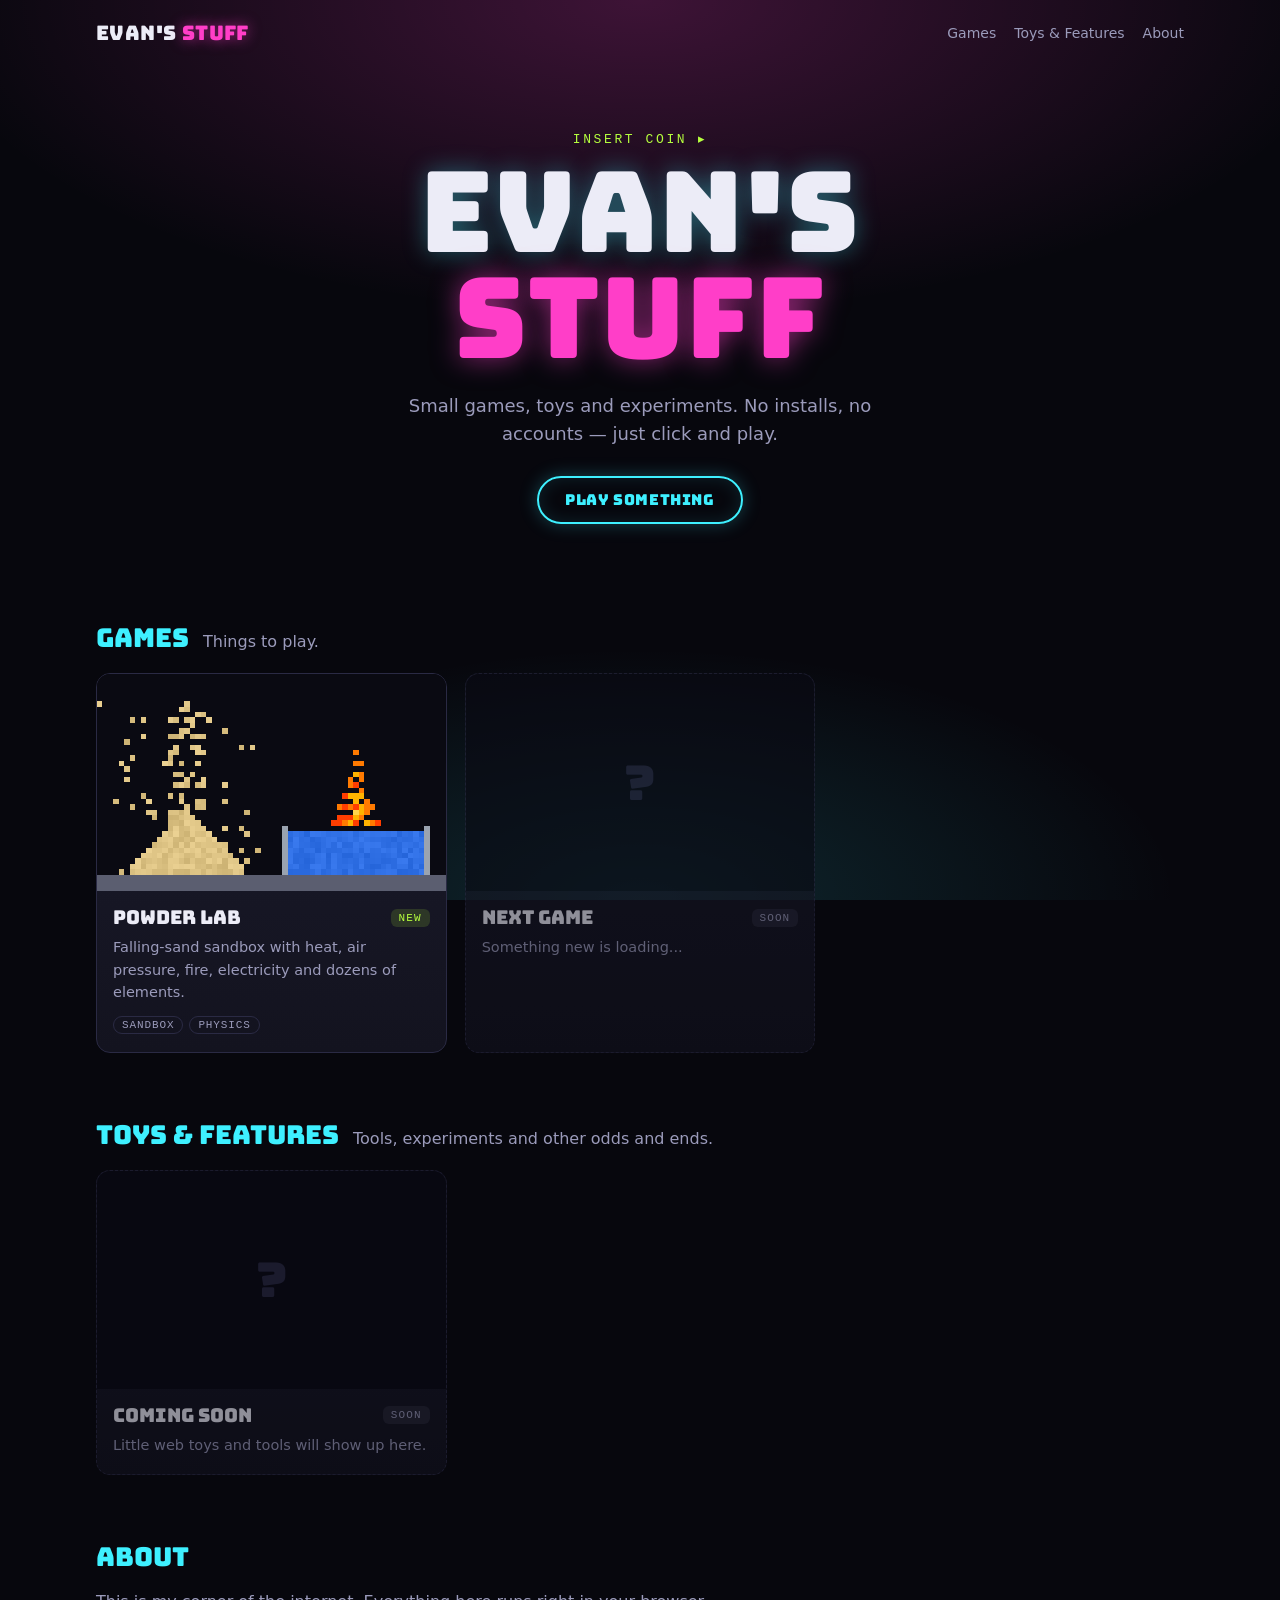
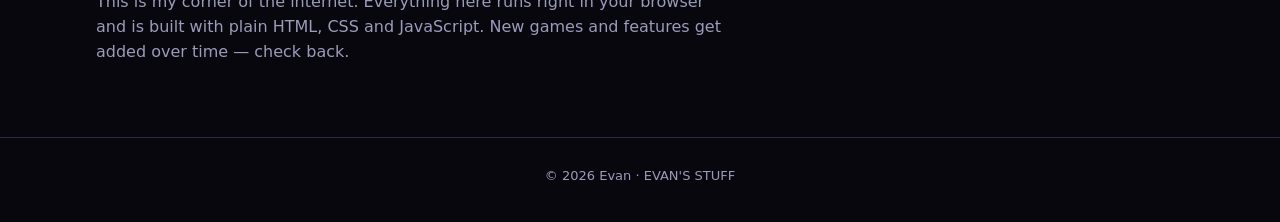
==== index.html @ ac83ba01 "EVAN'S STUFF: hub site + Powder Lab Static landing page with a catalog-driven game shelf, and Powder" ====
<!doctype html>
<html lang="en">
<head>
  <meta charset="utf-8">
  <meta name="viewport" content="width=device-width, initial-scale=1">
  <title>EVAN'S STUFF</title>
  <meta name="description" content="Small games, toys and experiments by Evan. Free to play in your browser.">
  <meta name="theme-color" content="#07070d">
  <meta property="og:title" content="EVAN'S STUFF">
  <meta property="og:description" content="Small games, toys and experiments. Free to play in your browser.">
  <meta property="og:type" content="website">
  <link rel="icon" href="assets/img/favicon.svg" type="image/svg+xml">
  <link rel="preconnect" href="https://fonts.googleapis.com">
  <link rel="preconnect" href="https://fonts.gstatic.com" crossorigin>
  <link rel="stylesheet" href="https://fonts.googleapis.com/css2?family=Bungee&display=swap">
  <link rel="stylesheet" href="assets/css/tokens.css">
  <link rel="stylesheet" href="assets/css/site.css">
  <script src="assets/js/catalog.js" defer></script>
  <script src="assets/js/site.js" defer></script>
</head>
<body>
  <div class="bg" aria-hidden="true"><div class="floor"></div></div>

  <header class="site-header">
    <a class="logo" href="./">EVAN'S <span>STUFF</span></a>
    <nav class="nav" id="nav"><a href="#about">About</a></nav>
  </header>

  <main>
    <section class="hero">
      <p class="eyebrow">Insert coin &#9656;</p>
      <h1>EVAN'S<br><span>STUFF</span></h1>
      <p class="tagline">Small games, toys and experiments. No installs, no accounts &mdash; just click and play.</p>
      <a class="btn" href="#games">Play something</a>
    </section>

    <div id="catalog">
      <noscript>
        <section class="shelf"><h2>Games</h2><p><a href="games/powder/">Powder Lab</a></p></section>
      </noscript>
    </div>

    <section class="about" id="about">
      <h2>About</h2>
      <p>This is my corner of the internet. Everything here runs right in your browser and is built with plain HTML, CSS and JavaScript. New games and features get added over time &mdash; check back.</p>
    </section>
  </main>

  <footer class="site-footer">&copy; <span id="year">2026</span> Evan &middot; EVAN'S STUFF</footer>
</body>
</html>
---- assets/css/tokens.css ----
/* Shared design tokens for the whole site (hub + every game). */
:root {
  color-scheme: dark;

  --bg: #07070d;
  --bg-2: #0c0c17;
  --surface: #13131f;
  --surface-2: #1b1b2c;
  --line: #2a2a44;
  --text: #ececf7;
  --muted: #9b9bbb;

  --neon-1: #3ef0ff; /* cyan */
  --neon-2: #ff3ec8; /* magenta */
  --neon-3: #b6ff3e; /* lime */
  --warn: #ffb13e;   /* amber */

  --radius: 14px;
  --font-display: "Bungee", "Segoe UI Black", Impact, system-ui, sans-serif;
  --font-body: system-ui, -apple-system, "Segoe UI", Roboto, sans-serif;
  --font-mono: ui-monospace, "Cascadia Mono", Consolas, monospace;
}

[hidden] { display: none !important; }
---- assets/css/site.css ----
*, *::before, *::after { box-sizing: border-box; }
html { scroll-behavior: smooth; }
body {
  margin: 0;
  min-height: 100vh;
  background: var(--bg);
  color: var(--text);
  font: 16px/1.55 var(--font-body);
  overflow-x: hidden;
}
a { color: inherit; }

/* ---- Animated synthwave floor (compositor-only: transform) ---- */
.bg { position: fixed; inset: 0; z-index: -1; overflow: hidden;
  background:
    radial-gradient(ellipse 80% 50% at 50% 0%, rgba(255, 62, 200, .22), transparent 70%),
    radial-gradient(ellipse 60% 40% at 50% 100%, rgba(62, 240, 255, .14), transparent 70%),
    var(--bg);
}
.floor { position: absolute; left: -50%; right: -50%; bottom: -30%; height: 75%;
  transform-origin: 50% 100%; transform: perspective(380px) rotateX(62deg);
  -webkit-mask-image: linear-gradient(to top, #000 10%, transparent 75%);
          mask-image: linear-gradient(to top, #000 10%, transparent 75%);
}
.floor::before { content: ""; position: absolute; left: 0; right: 0; top: -60px; bottom: 0;
  background-image:
    linear-gradient(rgba(62, 240, 255, .35) 1px, transparent 1px),
    linear-gradient(90deg, rgba(62, 240, 255, .35) 1px, transparent 1px);
  background-size: 60px 60px;
  animation: floor 2.4s linear infinite; will-change: transform;
}
@keyframes floor { to { transform: translateY(60px); } }
@media (prefers-reduced-motion: reduce) { .floor::before { animation: none; } html { scroll-behavior: auto; } }

/* ---- Header ---- */
.site-header { display: flex; align-items: center; justify-content: space-between; gap: 16px;
  max-width: 1120px; margin: 0 auto; padding: 18px 16px; }
.logo { font-family: var(--font-display); font-size: 20px; text-decoration: none; letter-spacing: .02em; }
.logo span { color: var(--neon-2); text-shadow: 0 0 14px rgba(255, 62, 200, .6); }
.nav { display: flex; gap: 18px; font-size: 14px; }
.nav a { text-decoration: none; color: var(--muted); }
.nav a:hover { color: var(--neon-1); }

main { max-width: 1120px; margin: 0 auto; padding: 0 16px; }

/* ---- Hero ---- */
.hero { padding: 64px 0 72px; text-align: center; }
.eyebrow { margin: 0 0 12px; color: var(--neon-3); font: 13px var(--font-mono); letter-spacing: .2em; text-transform: uppercase;
  animation: blink 1.2s steps(2, start) infinite; }
@keyframes blink { 50% { opacity: .35; } }
.hero h1 { margin: 0; font: 400 clamp(48px, 11vw, 112px)/.95 var(--font-display); letter-spacing: .01em;
  text-shadow: 0 0 24px rgba(62, 240, 255, .35); }
.hero h1 span { color: var(--neon-2); text-shadow: 0 0 28px rgba(255, 62, 200, .55); }
.tagline { max-width: 520px; margin: 20px auto 28px; color: var(--muted); font-size: 18px; }
.btn { display: inline-block; padding: 12px 26px; border: 2px solid var(--neon-1); border-radius: 999px;
  color: var(--neon-1); text-decoration: none; font: 15px var(--font-display); letter-spacing: .04em;
  box-shadow: 0 0 18px rgba(62, 240, 255, .25), inset 0 0 18px rgba(62, 240, 255, .12);
  transition: background .15s, color .15s; }
.btn:hover, .btn:focus-visible { background: var(--neon-1); color: var(--bg); outline: none; }

/* ---- Shelves & cards ---- */
.shelf { padding: 24px 0 40px; scroll-margin-top: 16px; }
.shelf-head { display: flex; align-items: baseline; gap: 14px; flex-wrap: wrap; margin-bottom: 18px; }
.shelf-head h2, .about h2 { margin: 0; font: 400 26px var(--font-display); color: var(--neon-1); }
.shelf-head p { margin: 0; color: var(--muted); }
.cards { display: grid; grid-template-columns: repeat(auto-fill, minmax(260px, 1fr)); gap: 18px; }

.card { --accent: var(--neon-1); position: relative; display: flex; flex-direction: column;
  background: linear-gradient(180deg, var(--surface-2), var(--surface)); border: 1px solid var(--line);
  border-radius: var(--radius); overflow: hidden; text-decoration: none;
  transition: transform .15s ease, border-color .15s, box-shadow .15s; }
a.card:hover, a.card:focus-visible { transform: translateY(-4px); border-color: var(--accent); outline: none;
  box-shadow: 0 0 0 1px var(--accent), 0 10px 40px -10px var(--accent); }
.thumb { aspect-ratio: 16 / 10; background: #0a0a14; display: grid; place-items: center; overflow: hidden; }
.thumb img { width: 100%; height: 100%; object-fit: cover; display: block; image-rendering: pixelated; }
.thumb-empty { font: 48px var(--font-display); color: var(--line); }
.card-body { padding: 14px 16px 18px; flex: 1; }
.card-top { display: flex; align-items: center; justify-content: space-between; gap: 8px; }
.card h3 { margin: 0; font: 400 19px var(--font-display); }
.card p { margin: 6px 0 0; color: var(--muted); font-size: 14.5px; }
.tags { display: flex; flex-wrap: wrap; gap: 6px; margin: 12px 0 0; padding: 0; list-style: none; }
.tags li { font: 11px var(--font-mono); text-transform: uppercase; letter-spacing: .08em; color: var(--muted);
  border: 1px solid var(--line); border-radius: 999px; padding: 2px 8px; }
.badge { font: 11px var(--font-mono); text-transform: uppercase; letter-spacing: .1em; padding: 3px 8px; border-radius: 6px;
  background: rgba(62, 240, 255, .12); color: var(--neon-1); }
.badge-new { background: rgba(182, 255, 62, .14); color: var(--neon-3); }
.badge-beta { background: rgba(255, 177, 62, .14); color: var(--warn); }
.badge-soon { background: rgba(155, 155, 187, .12); color: var(--muted); }
.play { position: absolute; top: 12px; right: 12px; padding: 4px 10px; border-radius: 999px; background: rgba(7, 7, 13, .8);
  color: var(--accent); font: 12px var(--font-display); opacity: 0; transform: translateY(-4px); transition: .15s; }
a.card:hover .play, a.card:focus-visible .play { opacity: 1; transform: none; }
.card.soon { opacity: .6; border-style: dashed; }

.about { padding: 24px 0 56px; max-width: 640px; }
.about p { color: var(--muted); }

.site-footer { text-align: center; padding: 28px 16px 36px; color: var(--muted); font-size: 13px; border-top: 1px solid var(--line); }

.logo, .nav a { white-space: nowrap; }

@media (max-width: 560px) {
  .hero { padding: 40px 0 48px; }
  .tagline { font-size: 16px; }
  .logo { font-size: 16px; }
  .nav { gap: 12px; font-size: 13px; }
}
@media (max-width: 420px) {
  .nav a[href="#about"] { display: none; }
}
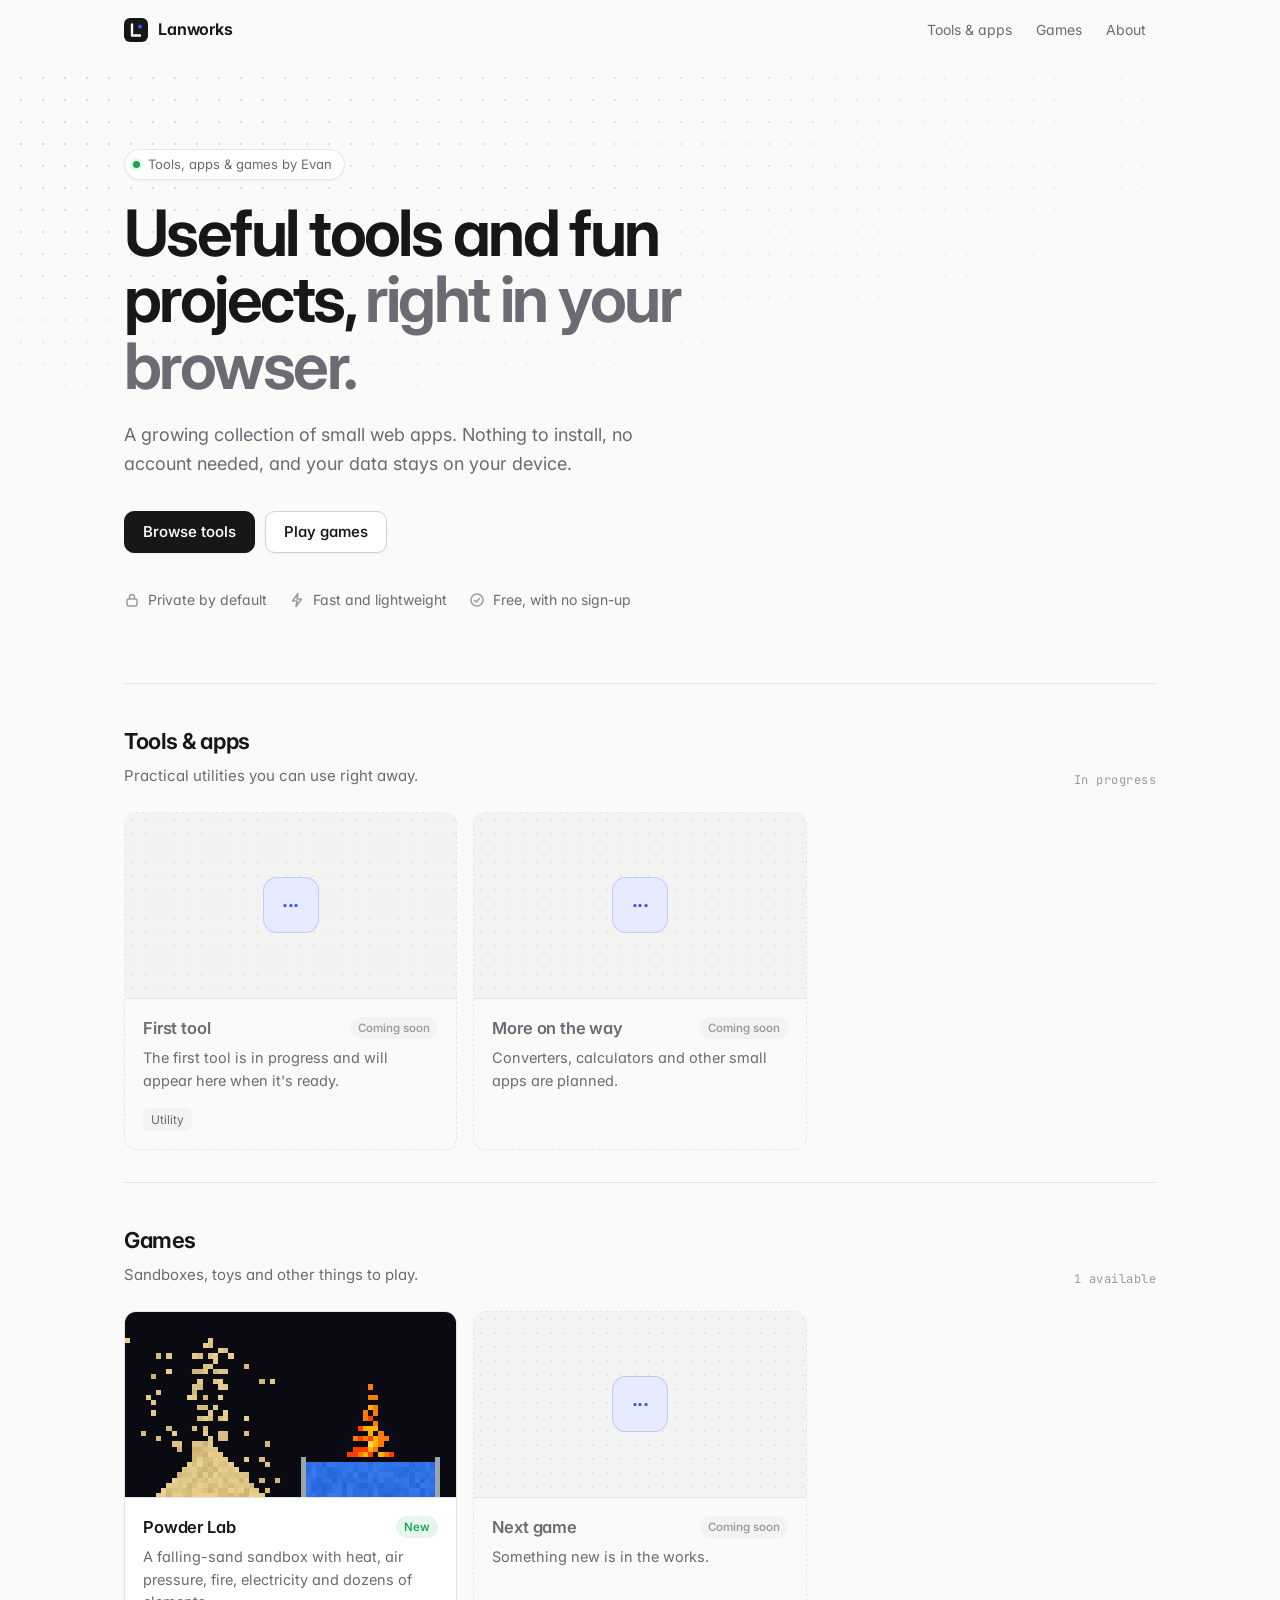
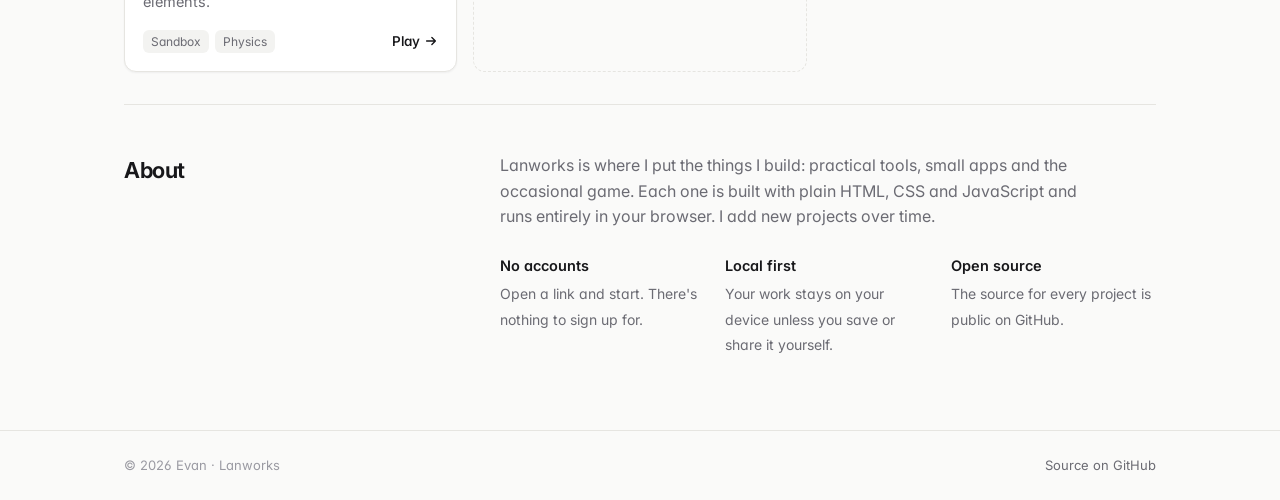
==== commit fdce5aea: "Redesign hub as Lanworks: light, minimal, tools-first - Light palette with automatic dark mode, Inte" ====
--- a/index.html
+++ b/index.html
@@ -3,35 +3,47 @@
 <head>
   <meta charset="utf-8">
   <meta name="viewport" content="width=device-width, initial-scale=1">
-  <title>EVAN'S STUFF</title>
-  <meta name="description" content="Small games, toys and experiments by Evan. Free to play in your browser.">
-  <meta name="theme-color" content="#07070d">
-  <meta property="og:title" content="EVAN'S STUFF">
-  <meta property="og:description" content="Small games, toys and experiments. Free to play in your browser.">
+  <title>Lanworks</title>
+  <meta name="description" content="Lanworks: free web tools, apps and games by Evan. They run in your browser, with no installs and no accounts.">
+  <meta name="theme-color" content="#fafaf9" media="(prefers-color-scheme: light)">
+  <meta name="theme-color" content="#0e0e10" media="(prefers-color-scheme: dark)">
+  <meta property="og:title" content="Lanworks">
+  <meta property="og:description" content="Free web tools, apps and games. No installs, no accounts.">
   <meta property="og:type" content="website">
   <link rel="icon" href="assets/img/favicon.svg" type="image/svg+xml">
   <link rel="preconnect" href="https://fonts.googleapis.com">
   <link rel="preconnect" href="https://fonts.gstatic.com" crossorigin>
-  <link rel="stylesheet" href="https://fonts.googleapis.com/css2?family=Bungee&display=swap">
+  <link rel="stylesheet" href="https://fonts.googleapis.com/css2?family=Inter:wght@400;500;600;700&family=JetBrains+Mono:wght@400;500&display=swap">
   <link rel="stylesheet" href="assets/css/tokens.css">
   <link rel="stylesheet" href="assets/css/site.css">
   <script src="assets/js/catalog.js" defer></script>
   <script src="assets/js/site.js" defer></script>
 </head>
 <body>
-  <div class="bg" aria-hidden="true"><div class="floor"></div></div>
-
-  <header class="site-header">
-    <a class="logo" href="./">EVAN'S <span>STUFF</span></a>
-    <nav class="nav" id="nav"><a href="#about">About</a></nav>
+  <header class="site-header" id="top">
+    <div class="wrap">
+      <a class="logo" href="./" aria-label="Lanworks home">
+        <svg viewBox="0 0 24 24" aria-hidden="true"><rect width="24" height="24" rx="6" fill="currentColor"/><path d="M8 6.5v11h8" fill="none" stroke="var(--bg)" stroke-width="2.4" stroke-linecap="round" stroke-linejoin="round"/><circle cx="16" cy="8.5" r="2" fill="var(--accent)"/></svg>
+        Lanworks
+      </a>
+      <nav class="nav" id="nav"><a href="#about">About</a></nav>
+    </div>
   </header>
 
-  <main>
+  <main class="wrap">
     <section class="hero">
-      <p class="eyebrow">Insert coin &#9656;</p>
-      <h1>EVAN'S<br><span>STUFF</span></h1>
-      <p class="tagline">Small games, toys and experiments. No installs, no accounts &mdash; just click and play.</p>
-      <a class="btn" href="#games">Play something</a>
+      <p class="eyebrow">Tools, apps &amp; games by Evan</p>
+      <h1>Useful tools and fun projects, <em>right in your browser.</em></h1>
+      <p class="tagline">A growing collection of small web apps. Nothing to install, no account needed, and your data stays on your device.</p>
+      <div class="actions" id="hero-actions">
+        <a class="btn btn-primary" href="#tools">Browse tools</a>
+        <a class="btn" href="#games">Play games</a>
+      </div>
+      <ul class="facts">
+        <li><svg viewBox="0 0 16 16" fill="none" stroke="currentColor" stroke-width="1.5" aria-hidden="true"><rect x="3" y="7" width="10" height="7" rx="1.5"/><path d="M5.5 7V5a2.5 2.5 0 0 1 5 0v2"/></svg>Private by default</li>
+        <li><svg viewBox="0 0 16 16" fill="none" stroke="currentColor" stroke-width="1.5" aria-hidden="true"><path d="M9 1.5 3.5 9H8l-1 5.5L12.5 7H8z" stroke-linejoin="round"/></svg>Fast and lightweight</li>
+        <li><svg viewBox="0 0 16 16" fill="none" stroke="currentColor" stroke-width="1.5" aria-hidden="true"><circle cx="8" cy="8" r="6"/><path d="M5.5 8.2 7.2 10l3.3-3.5" stroke-linecap="round" stroke-linejoin="round"/></svg>Free, with no sign-up</li>
+      </ul>
     </section>
 
     <div id="catalog">
@@ -42,10 +54,22 @@
 
     <section class="about" id="about">
       <h2>About</h2>
-      <p>This is my corner of the internet. Everything here runs right in your browser and is built with plain HTML, CSS and JavaScript. New games and features get added over time &mdash; check back.</p>
+      <div>
+        <p>Lanworks is where I put the things I build: practical tools, small apps and the occasional game. Each one is built with plain HTML, CSS and JavaScript and runs entirely in your browser. I add new projects over time.</p>
+        <ul class="principles">
+          <li><b>No accounts</b><span>Open a link and start. There's nothing to sign up for.</span></li>
+          <li><b>Local first</b><span>Your work stays on your device unless you save or share it yourself.</span></li>
+          <li><b>Open source</b><span>The source for every project is public on GitHub.</span></li>
+        </ul>
+      </div>
     </section>
   </main>
 
-  <footer class="site-footer">&copy; <span id="year">2026</span> Evan &middot; EVAN'S STUFF</footer>
+  <footer class="site-footer">
+    <div class="wrap">
+      <span>&copy; <span id="year">2026</span> Evan &middot; Lanworks</span>
+      <a href="https://github.com/EvanLAN1337/evan-test-stuff">Source on GitHub</a>
+    </div>
+  </footer>
 </body>
 </html>
--- a/assets/css/tokens.css
+++ b/assets/css/tokens.css
@@ -1,24 +1,57 @@
-/* Shared design tokens for the whole site (hub + every game). */
+/* Shared design tokens for the hub and any light-themed tool page.
+   Game pages use game.css instead (dark palette, same fonts). */
 :root {
-  color-scheme: dark;
+  color-scheme: light dark;
 
-  --bg: #07070d;
-  --bg-2: #0c0c17;
-  --surface: #13131f;
-  --surface-2: #1b1b2c;
-  --line: #2a2a44;
-  --text: #ececf7;
-  --muted: #9b9bbb;
+  --bg: #fafaf9;
+  --bg-2: #f3f3f1;
+  --surface: #ffffff;
+  --line: #e6e5e1;
+  --line-strong: #d4d3ce;
+  --text: #17171a;
+  --muted: #6b6b73;
+  --faint: #9a9aa2;
 
-  --neon-1: #3ef0ff; /* cyan */
-  --neon-2: #ff3ec8; /* magenta */
-  --neon-3: #b6ff3e; /* lime */
-  --warn: #ffb13e;   /* amber */
+  --accent: #3355ff;
+  --accent-ink: #ffffff;
+  --accent-soft: rgba(51, 85, 255, .09);
+  --ok: #16a34a;
+  --ok-soft: rgba(22, 163, 74, .1);
+  --warn: #c2700c;
+  --warn-soft: rgba(194, 112, 12, .1);
 
-  --radius: 14px;
-  --font-display: "Bungee", "Segoe UI Black", Impact, system-ui, sans-serif;
-  --font-body: system-ui, -apple-system, "Segoe UI", Roboto, sans-serif;
-  --font-mono: ui-monospace, "Cascadia Mono", Consolas, monospace;
+  --shadow-sm: 0 1px 2px rgba(20, 20, 30, .05);
+  --shadow-lg: 0 1px 2px rgba(20, 20, 30, .04), 0 12px 32px -12px rgba(20, 20, 30, .16);
+
+  --radius: 12px;
+  --radius-sm: 8px;
+  --font-body: "Inter", system-ui, -apple-system, "Segoe UI", Roboto, sans-serif;
+  --font-display: var(--font-body);
+  --font-mono: "JetBrains Mono", ui-monospace, "Cascadia Mono", Consolas, monospace;
+}
+
+@media (prefers-color-scheme: dark) {
+  :root {
+    --bg: #0e0e10;
+    --bg-2: #141417;
+    --surface: #17171b;
+    --line: #26262c;
+    --line-strong: #34343b;
+    --text: #ededf0;
+    --muted: #9d9da6;
+    --faint: #6c6c75;
+
+    --accent: #7b93ff;
+    --accent-ink: #0e0e10;
+    --accent-soft: rgba(123, 147, 255, .12);
+    --ok: #4ade80;
+    --ok-soft: rgba(74, 222, 128, .12);
+    --warn: #f0a548;
+    --warn-soft: rgba(240, 165, 72, .12);
+
+    --shadow-sm: 0 1px 2px rgba(0, 0, 0, .3);
+    --shadow-lg: 0 1px 2px rgba(0, 0, 0, .3), 0 16px 40px -16px rgba(0, 0, 0, .6);
+  }
 }
 
 [hidden] { display: none !important; }
--- a/assets/css/site.css
+++ b/assets/css/site.css
@@ -1,109 +1,127 @@
 *, *::before, *::after { box-sizing: border-box; }
-html { scroll-behavior: smooth; }
+html { scroll-behavior: smooth; scroll-padding-top: 72px; }
 body {
   margin: 0;
   min-height: 100vh;
   background: var(--bg);
   color: var(--text);
-  font: 16px/1.55 var(--font-body);
+  font: 16px/1.6 var(--font-body);
+  font-feature-settings: "cv11", "ss01";
+  -webkit-font-smoothing: antialiased;
   overflow-x: hidden;
 }
 a { color: inherit; }
+:focus-visible { outline: 2px solid var(--accent); outline-offset: 2px; }
+@media (prefers-reduced-motion: reduce) { html { scroll-behavior: auto; } }
 
-/* ---- Animated synthwave floor (compositor-only: transform) ---- */
-.bg { position: fixed; inset: 0; z-index: -1; overflow: hidden;
-  background:
-    radial-gradient(ellipse 80% 50% at 50% 0%, rgba(255, 62, 200, .22), transparent 70%),
-    radial-gradient(ellipse 60% 40% at 50% 100%, rgba(62, 240, 255, .14), transparent 70%),
-    var(--bg);
-}
-.floor { position: absolute; left: -50%; right: -50%; bottom: -30%; height: 75%;
-  transform-origin: 50% 100%; transform: perspective(380px) rotateX(62deg);
-  -webkit-mask-image: linear-gradient(to top, #000 10%, transparent 75%);
-          mask-image: linear-gradient(to top, #000 10%, transparent 75%);
-}
-.floor::before { content: ""; position: absolute; left: 0; right: 0; top: -60px; bottom: 0;
-  background-image:
-    linear-gradient(rgba(62, 240, 255, .35) 1px, transparent 1px),
-    linear-gradient(90deg, rgba(62, 240, 255, .35) 1px, transparent 1px);
-  background-size: 60px 60px;
-  animation: floor 2.4s linear infinite; will-change: transform;
-}
-@keyframes floor { to { transform: translateY(60px); } }
-@media (prefers-reduced-motion: reduce) { .floor::before { animation: none; } html { scroll-behavior: auto; } }
+.wrap { max-width: 1080px; margin: 0 auto; padding: 0 24px; }
 
 /* ---- Header ---- */
-.site-header { display: flex; align-items: center; justify-content: space-between; gap: 16px;
-  max-width: 1120px; margin: 0 auto; padding: 18px 16px; }
-.logo { font-family: var(--font-display); font-size: 20px; text-decoration: none; letter-spacing: .02em; }
-.logo span { color: var(--neon-2); text-shadow: 0 0 14px rgba(255, 62, 200, .6); }
-.nav { display: flex; gap: 18px; font-size: 14px; }
-.nav a { text-decoration: none; color: var(--muted); }
-.nav a:hover { color: var(--neon-1); }
-
-main { max-width: 1120px; margin: 0 auto; padding: 0 16px; }
+.site-header { position: sticky; top: 0; z-index: 10;
+  background: color-mix(in srgb, var(--bg) 82%, transparent);
+  -webkit-backdrop-filter: saturate(1.4) blur(12px); backdrop-filter: saturate(1.4) blur(12px);
+  border-bottom: 1px solid transparent; transition: border-color .2s; }
+.site-header.scrolled { border-bottom-color: var(--line); }
+.site-header .wrap { display: flex; align-items: center; justify-content: space-between; gap: 16px; height: 60px; }
+.logo { display: inline-flex; align-items: center; gap: 10px; font-weight: 650; font-size: 16px; letter-spacing: -.01em; text-decoration: none; }
+.logo svg { width: 24px; height: 24px; flex: none; }
+.nav { display: flex; gap: 4px; font-size: 14px; }
+.nav a { padding: 6px 10px; border-radius: var(--radius-sm); text-decoration: none; color: var(--muted); transition: color .15s, background .15s; }
+.nav a:hover { color: var(--text); background: var(--bg-2); }
 
 /* ---- Hero ---- */
-.hero { padding: 64px 0 72px; text-align: center; }
-.eyebrow { margin: 0 0 12px; color: var(--neon-3); font: 13px var(--font-mono); letter-spacing: .2em; text-transform: uppercase;
-  animation: blink 1.2s steps(2, start) infinite; }
-@keyframes blink { 50% { opacity: .35; } }
-.hero h1 { margin: 0; font: 400 clamp(48px, 11vw, 112px)/.95 var(--font-display); letter-spacing: .01em;
-  text-shadow: 0 0 24px rgba(62, 240, 255, .35); }
-.hero h1 span { color: var(--neon-2); text-shadow: 0 0 28px rgba(255, 62, 200, .55); }
-.tagline { max-width: 520px; margin: 20px auto 28px; color: var(--muted); font-size: 18px; }
-.btn { display: inline-block; padding: 12px 26px; border: 2px solid var(--neon-1); border-radius: 999px;
-  color: var(--neon-1); text-decoration: none; font: 15px var(--font-display); letter-spacing: .04em;
-  box-shadow: 0 0 18px rgba(62, 240, 255, .25), inset 0 0 18px rgba(62, 240, 255, .12);
-  transition: background .15s, color .15s; }
-.btn:hover, .btn:focus-visible { background: var(--neon-1); color: var(--bg); outline: none; }
+.hero { position: relative; padding: 88px 0 72px; }
+.hero::before { content: ""; position: absolute; inset: -60px -100vw 0; z-index: -1; pointer-events: none;
+  background-image: radial-gradient(var(--line-strong) 1px, transparent 1px); background-size: 22px 22px;
+  -webkit-mask-image: radial-gradient(ellipse 60% 70% at 30% 20%, #000, transparent 75%);
+          mask-image: radial-gradient(ellipse 60% 70% at 30% 20%, #000, transparent 75%); }
+.eyebrow { display: inline-flex; align-items: center; gap: 8px; margin: 0 0 20px; padding: 4px 12px 4px 8px;
+  border: 1px solid var(--line); border-radius: 999px; background: var(--surface); box-shadow: var(--shadow-sm);
+  color: var(--muted); font-size: 13px; }
+.eyebrow::before { content: ""; width: 7px; height: 7px; border-radius: 50%; background: var(--ok);
+  box-shadow: 0 0 0 3px var(--ok-soft); }
+.hero h1 { max-width: 760px; margin: 0; font-size: clamp(38px, 6.4vw, 64px); line-height: 1.04; font-weight: 650; letter-spacing: -.04em; }
+.hero h1 em { font-style: normal; color: var(--muted); }
+.tagline { max-width: 560px; margin: 22px 0 32px; color: var(--muted); font-size: 18px; }
+.actions { display: flex; flex-wrap: wrap; gap: 10px; }
+.btn { display: inline-flex; align-items: center; gap: 8px; height: 42px; padding: 0 18px; border-radius: 10px;
+  border: 1px solid var(--line-strong); background: var(--surface); box-shadow: var(--shadow-sm);
+  font-size: 15px; font-weight: 550; text-decoration: none; transition: background .15s, border-color .15s, transform .15s; }
+.btn:hover { border-color: var(--faint); }
+.btn:active { transform: translateY(1px); }
+.btn-primary { background: var(--text); border-color: var(--text); color: var(--bg); }
+.btn-primary:hover { background: color-mix(in srgb, var(--text) 86%, var(--bg)); border-color: transparent; }
+.facts { display: flex; flex-wrap: wrap; gap: 8px 22px; margin: 36px 0 0; padding: 0; list-style: none; color: var(--muted); font-size: 14px; }
+.facts li { display: inline-flex; align-items: center; gap: 8px; }
+.facts svg { width: 16px; height: 16px; color: var(--faint); }
 
 /* ---- Shelves & cards ---- */
-.shelf { padding: 24px 0 40px; scroll-margin-top: 16px; }
-.shelf-head { display: flex; align-items: baseline; gap: 14px; flex-wrap: wrap; margin-bottom: 18px; }
-.shelf-head h2, .about h2 { margin: 0; font: 400 26px var(--font-display); color: var(--neon-1); }
-.shelf-head p { margin: 0; color: var(--muted); }
-.cards { display: grid; grid-template-columns: repeat(auto-fill, minmax(260px, 1fr)); gap: 18px; }
+.shelf { padding: 40px 0 32px; border-top: 1px solid var(--line); }
+.shelf-head { display: flex; align-items: end; justify-content: space-between; gap: 8px 24px; flex-wrap: wrap; margin-bottom: 24px; }
+.shelf-head h2, .about h2 { margin: 0; font-size: 22px; font-weight: 650; letter-spacing: -.02em; }
+.shelf-head p { margin: 4px 0 0; color: var(--muted); font-size: 15px; }
+.count { color: var(--faint); font: 12px var(--font-mono); letter-spacing: .04em; }
+.cards { display: grid; grid-template-columns: repeat(auto-fill, minmax(290px, 1fr)); gap: 16px; }
 
-.card { --accent: var(--neon-1); position: relative; display: flex; flex-direction: column;
-  background: linear-gradient(180deg, var(--surface-2), var(--surface)); border: 1px solid var(--line);
-  border-radius: var(--radius); overflow: hidden; text-decoration: none;
-  transition: transform .15s ease, border-color .15s, box-shadow .15s; }
-a.card:hover, a.card:focus-visible { transform: translateY(-4px); border-color: var(--accent); outline: none;
-  box-shadow: 0 0 0 1px var(--accent), 0 10px 40px -10px var(--accent); }
-.thumb { aspect-ratio: 16 / 10; background: #0a0a14; display: grid; place-items: center; overflow: hidden; }
-.thumb img { width: 100%; height: 100%; object-fit: cover; display: block; image-rendering: pixelated; }
-.thumb-empty { font: 48px var(--font-display); color: var(--line); }
-.card-body { padding: 14px 16px 18px; flex: 1; }
+.card { --accent-card: var(--accent); position: relative; display: flex; flex-direction: column;
+  background: var(--surface); border: 1px solid var(--line); border-radius: var(--radius);
+  box-shadow: var(--shadow-sm); overflow: hidden; text-decoration: none;
+  transition: transform .2s ease, border-color .2s, box-shadow .2s; }
+a.card:hover, a.card:focus-visible { transform: translateY(-2px); border-color: var(--line-strong); box-shadow: var(--shadow-lg); outline: none; }
+a.card:focus-visible { box-shadow: 0 0 0 2px var(--accent), var(--shadow-lg); }
+.thumb { aspect-ratio: 16 / 9; background: var(--bg-2); border-bottom: 1px solid var(--line);
+  display: grid; place-items: center; overflow: hidden; }
+.thumb img { width: 100%; height: 100%; object-fit: cover; display: block; image-rendering: pixelated; transition: transform .4s ease; }
+a.card:hover .thumb img { transform: scale(1.03); }
+.mono { display: grid; place-items: center; width: 56px; height: 56px; border-radius: 14px;
+  background: color-mix(in srgb, var(--accent-card) 12%, var(--surface)); color: var(--accent-card);
+  border: 1px solid color-mix(in srgb, var(--accent-card) 22%, transparent);
+  font-size: 20px; font-weight: 650; letter-spacing: -.02em; }
+.card.soon .thumb { background-image: radial-gradient(var(--line) 1px, transparent 1px); background-size: 14px 14px; }
+.card-body { padding: 16px 18px 18px; flex: 1; display: flex; flex-direction: column; }
 .card-top { display: flex; align-items: center; justify-content: space-between; gap: 8px; }
-.card h3 { margin: 0; font: 400 19px var(--font-display); }
-.card p { margin: 6px 0 0; color: var(--muted); font-size: 14.5px; }
-.tags { display: flex; flex-wrap: wrap; gap: 6px; margin: 12px 0 0; padding: 0; list-style: none; }
-.tags li { font: 11px var(--font-mono); text-transform: uppercase; letter-spacing: .08em; color: var(--muted);
-  border: 1px solid var(--line); border-radius: 999px; padding: 2px 8px; }
-.badge { font: 11px var(--font-mono); text-transform: uppercase; letter-spacing: .1em; padding: 3px 8px; border-radius: 6px;
-  background: rgba(62, 240, 255, .12); color: var(--neon-1); }
-.badge-new { background: rgba(182, 255, 62, .14); color: var(--neon-3); }
-.badge-beta { background: rgba(255, 177, 62, .14); color: var(--warn); }
-.badge-soon { background: rgba(155, 155, 187, .12); color: var(--muted); }
-.play { position: absolute; top: 12px; right: 12px; padding: 4px 10px; border-radius: 999px; background: rgba(7, 7, 13, .8);
-  color: var(--accent); font: 12px var(--font-display); opacity: 0; transform: translateY(-4px); transition: .15s; }
-a.card:hover .play, a.card:focus-visible .play { opacity: 1; transform: none; }
-.card.soon { opacity: .6; border-style: dashed; }
+.card h3 { margin: 0; font-size: 16.5px; font-weight: 600; letter-spacing: -.01em; }
+.card p { margin: 6px 0 0; color: var(--muted); font-size: 14.5px; line-height: 1.55; }
+.card-foot { display: flex; align-items: center; justify-content: space-between; gap: 8px; margin-top: auto; padding-top: 16px; }
+.tags { display: flex; flex-wrap: wrap; gap: 6px; margin: 0; padding: 0; list-style: none; }
+.tags li { font-size: 12px; color: var(--muted); background: var(--bg-2); border-radius: 6px; padding: 2px 8px; }
+.go { flex: none; display: inline-flex; align-items: center; gap: 4px; font-size: 13.5px; font-weight: 550; color: var(--text); }
+.go svg { width: 14px; height: 14px; transition: transform .2s; }
+a.card:hover .go svg { transform: translateX(3px); }
+.badge { flex: none; font-size: 11.5px; font-weight: 550; padding: 2px 8px; border-radius: 999px;
+  background: var(--accent-soft); color: var(--accent); }
+.badge-new { background: var(--ok-soft); color: var(--ok); }
+.badge-beta { background: var(--warn-soft); color: var(--warn); }
+.badge-soon { background: var(--bg-2); color: var(--faint); }
+.card.soon { box-shadow: none; border-style: dashed; background: transparent; }
+.card.soon h3 { color: var(--muted); }
 
-.about { padding: 24px 0 56px; max-width: 640px; }
-.about p { color: var(--muted); }
+/* ---- About ---- */
+.about { display: grid; grid-template-columns: 1fr 2fr; gap: 24px 48px; padding: 48px 0 72px; border-top: 1px solid var(--line); }
+.about p { margin: 0 0 24px; color: var(--muted); max-width: 600px; }
+.principles { display: grid; grid-template-columns: repeat(3, 1fr); gap: 20px; margin: 0; padding: 0; list-style: none; }
+.principles b { display: block; margin-bottom: 4px; font-size: 14.5px; font-weight: 600; }
+.principles span { color: var(--muted); font-size: 14px; line-height: 1.5; }
 
-.site-footer { text-align: center; padding: 28px 16px 36px; color: var(--muted); font-size: 13px; border-top: 1px solid var(--line); }
+.site-footer { border-top: 1px solid var(--line); color: var(--faint); font-size: 13px; }
+.site-footer .wrap { display: flex; justify-content: space-between; gap: 12px; flex-wrap: wrap; padding: 24px; }
+.site-footer a { color: var(--muted); text-decoration: none; }
+.site-footer a:hover { color: var(--text); }
 
 .logo, .nav a { white-space: nowrap; }
 
+@media (max-width: 760px) {
+  .about { grid-template-columns: 1fr; }
+  .principles { grid-template-columns: 1fr; gap: 14px; }
+}
 @media (max-width: 560px) {
-  .hero { padding: 40px 0 48px; }
-  .tagline { font-size: 16px; }
-  .logo { font-size: 16px; }
-  .nav { gap: 12px; font-size: 13px; }
+  .wrap { padding: 0 16px; }
+  .site-footer .wrap { padding: 20px 16px; }
+  .hero { padding: 56px 0 48px; }
+  .tagline { font-size: 16.5px; }
+  .cards { grid-template-columns: 1fr; }
+  .nav a { padding: 6px 8px; font-size: 13.5px; }
 }
-@media (max-width: 420px) {
+@media (max-width: 380px) {
   .nav a[href="#about"] { display: none; }
 }
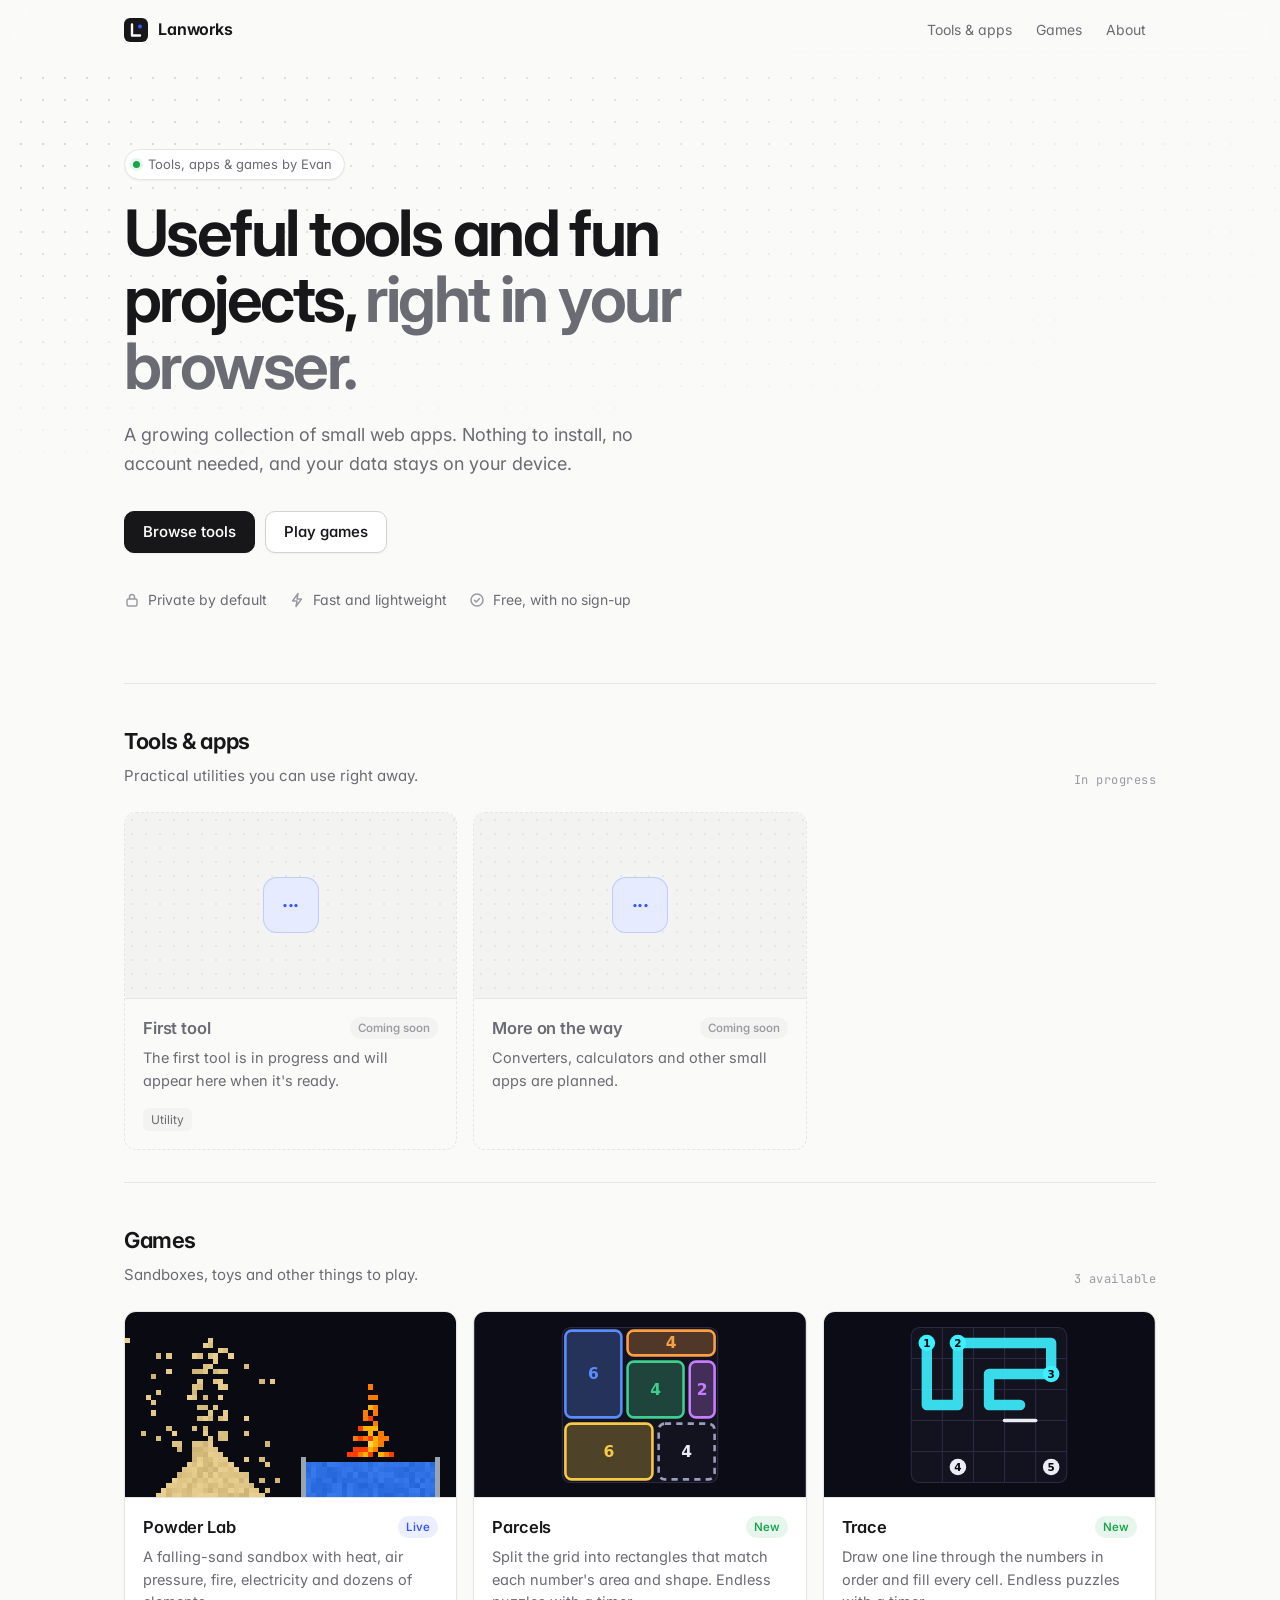
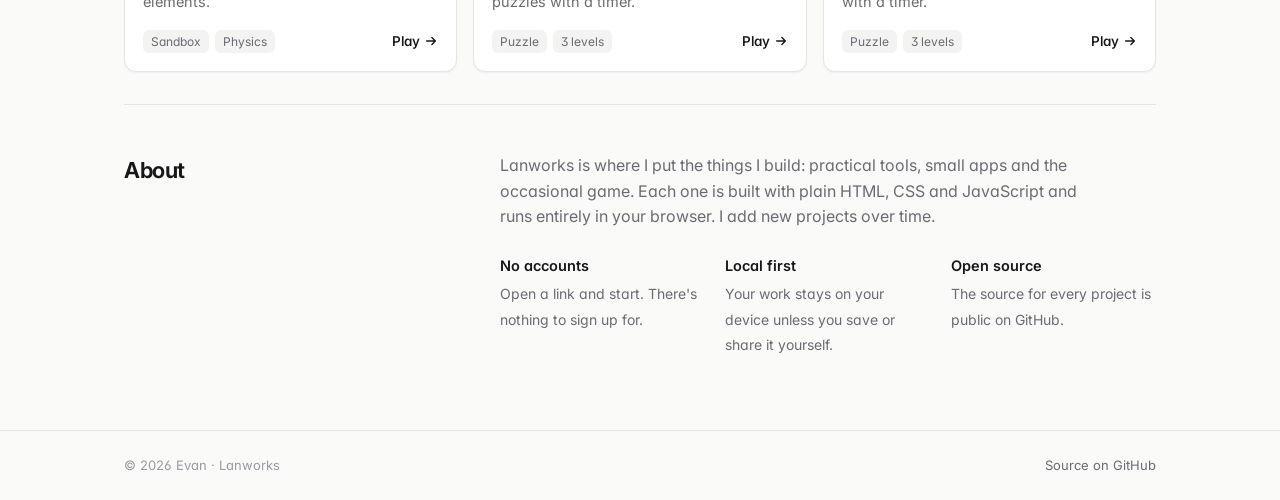
==== commit e9754645: "Add Parcels and Trace: endless grid puzzles with timers Parcels splits the grid into rectangles matc" ====
--- a/index.html
+++ b/index.html
@@ -14,16 +14,16 @@
   <link rel="preconnect" href="https://fonts.googleapis.com">
   <link rel="preconnect" href="https://fonts.gstatic.com" crossorigin>
   <link rel="stylesheet" href="https://fonts.googleapis.com/css2?family=Inter:wght@400;500;600;700&family=JetBrains+Mono:wght@400;500&display=swap">
-  <link rel="stylesheet" href="assets/css/tokens.css">
-  <link rel="stylesheet" href="assets/css/site.css">
-  <script src="assets/js/catalog.js" defer></script>
-  <script src="assets/js/site.js" defer></script>
+  <link rel="stylesheet" href="assets/css/tokens.css?v=2">
+  <link rel="stylesheet" href="assets/css/site.css?v=2">
+  <script src="assets/js/catalog.js?v=3" defer></script>
+  <script src="assets/js/site.js?v=2" defer></script>
 </head>
 <body>
   <header class="site-header" id="top">
     <div class="wrap">
       <a class="logo" href="./" aria-label="Lanworks home">
-        <svg viewBox="0 0 24 24" aria-hidden="true"><rect width="24" height="24" rx="6" fill="currentColor"/><path d="M8 6.5v11h8" fill="none" stroke="var(--bg)" stroke-width="2.4" stroke-linecap="round" stroke-linejoin="round"/><circle cx="16" cy="8.5" r="2" fill="var(--accent)"/></svg>
+        <svg width="24" height="24" viewBox="0 0 24 24" aria-hidden="true"><rect width="24" height="24" rx="6" fill="currentColor"/><path d="M8 6.5v11h8" fill="none" stroke="var(--bg)" stroke-width="2.4" stroke-linecap="round" stroke-linejoin="round"/><circle cx="16" cy="8.5" r="2" fill="var(--accent)"/></svg>
         Lanworks
       </a>
       <nav class="nav" id="nav"><a href="#about">About</a></nav>
@@ -40,9 +40,9 @@
         <a class="btn" href="#games">Play games</a>
       </div>
       <ul class="facts">
-        <li><svg viewBox="0 0 16 16" fill="none" stroke="currentColor" stroke-width="1.5" aria-hidden="true"><rect x="3" y="7" width="10" height="7" rx="1.5"/><path d="M5.5 7V5a2.5 2.5 0 0 1 5 0v2"/></svg>Private by default</li>
-        <li><svg viewBox="0 0 16 16" fill="none" stroke="currentColor" stroke-width="1.5" aria-hidden="true"><path d="M9 1.5 3.5 9H8l-1 5.5L12.5 7H8z" stroke-linejoin="round"/></svg>Fast and lightweight</li>
-        <li><svg viewBox="0 0 16 16" fill="none" stroke="currentColor" stroke-width="1.5" aria-hidden="true"><circle cx="8" cy="8" r="6"/><path d="M5.5 8.2 7.2 10l3.3-3.5" stroke-linecap="round" stroke-linejoin="round"/></svg>Free, with no sign-up</li>
+        <li><svg width="16" height="16" viewBox="0 0 16 16" fill="none" stroke="currentColor" stroke-width="1.5" aria-hidden="true"><rect x="3" y="7" width="10" height="7" rx="1.5"/><path d="M5.5 7V5a2.5 2.5 0 0 1 5 0v2"/></svg>Private by default</li>
+        <li><svg width="16" height="16" viewBox="0 0 16 16" fill="none" stroke="currentColor" stroke-width="1.5" aria-hidden="true"><path d="M9 1.5 3.5 9H8l-1 5.5L12.5 7H8z" stroke-linejoin="round"/></svg>Fast and lightweight</li>
+        <li><svg width="16" height="16" viewBox="0 0 16 16" fill="none" stroke="currentColor" stroke-width="1.5" aria-hidden="true"><circle cx="8" cy="8" r="6"/><path d="M5.5 8.2 7.2 10l3.3-3.5" stroke-linecap="round" stroke-linejoin="round"/></svg>Free, with no sign-up</li>
       </ul>
     </section>
 
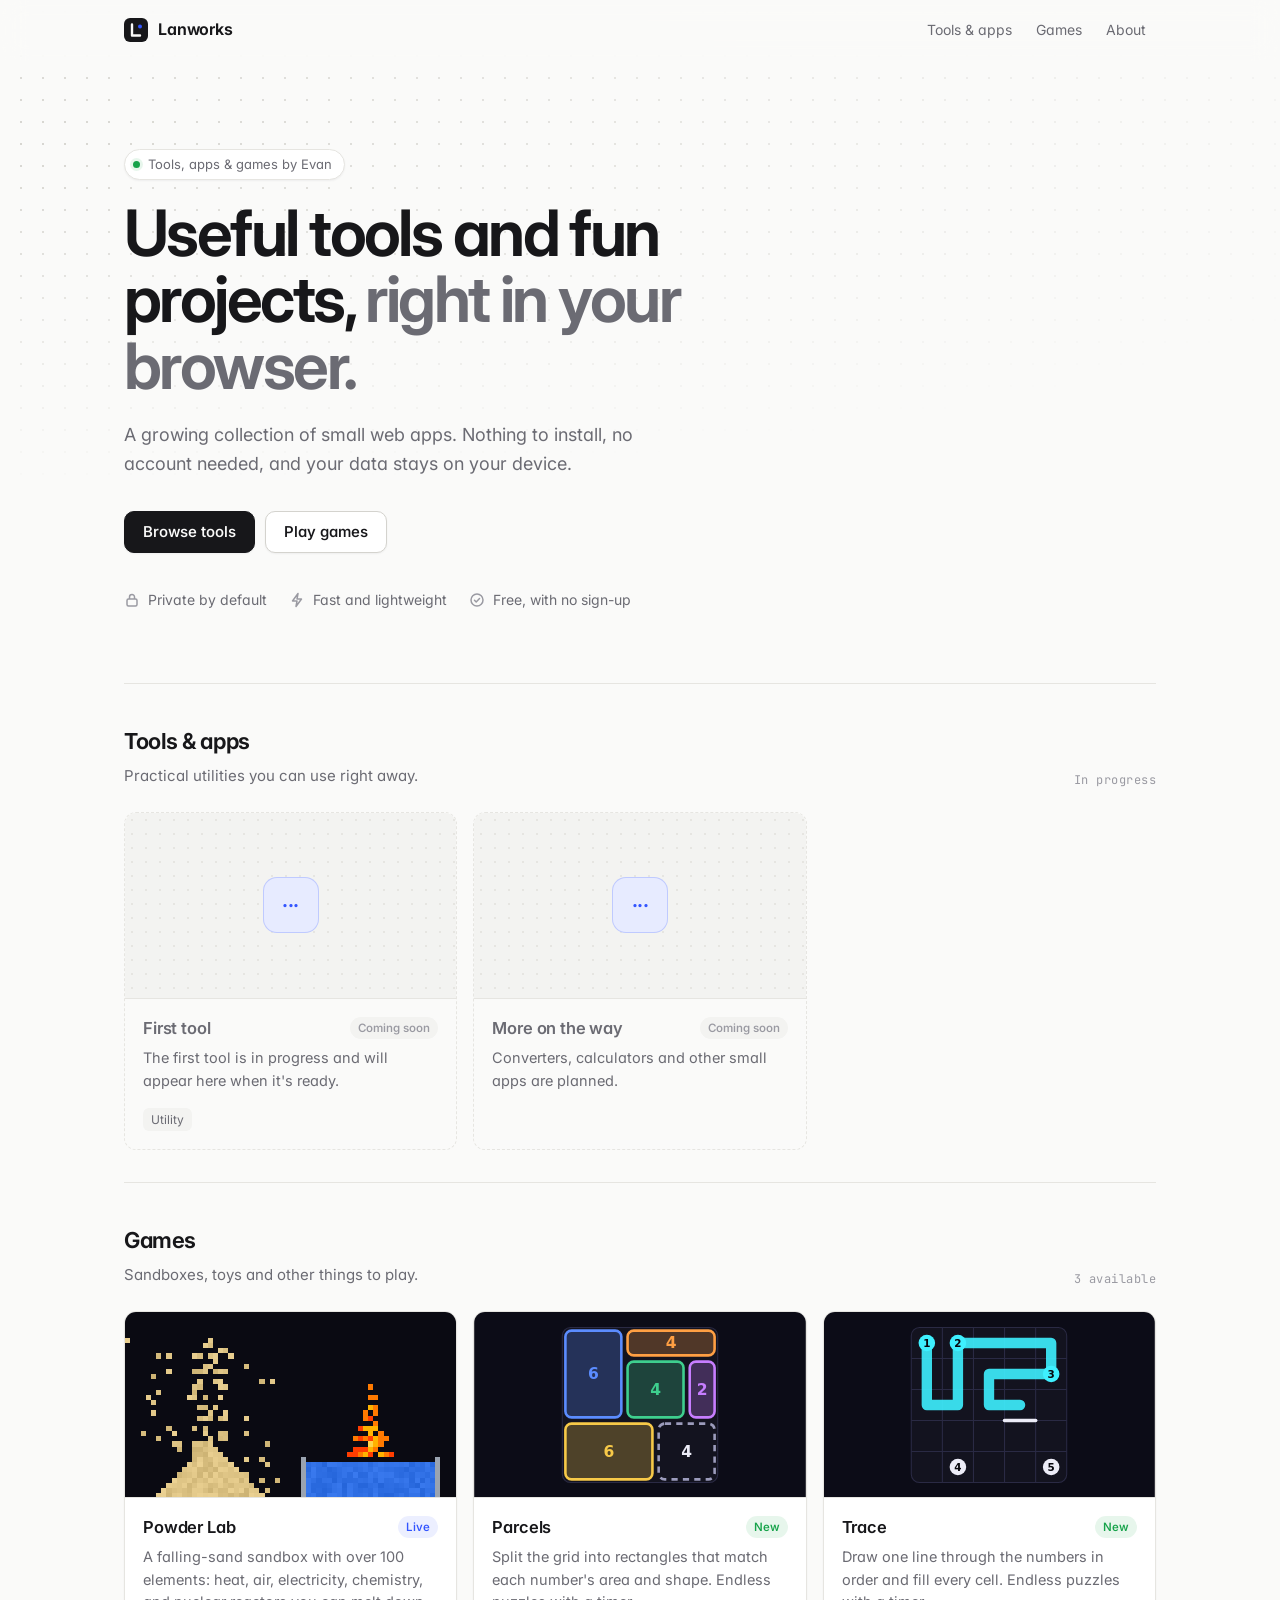
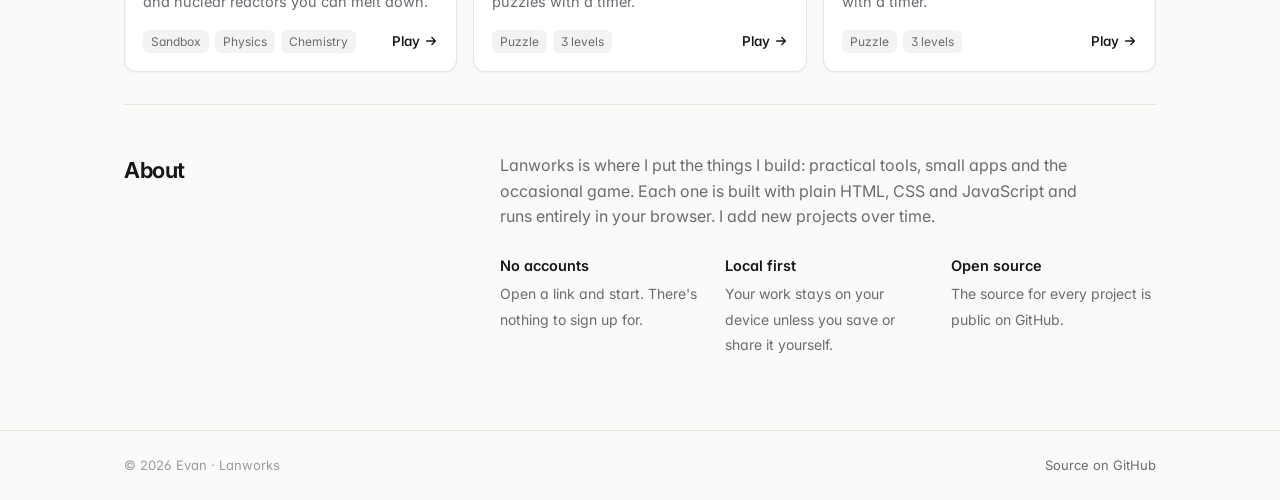
==== commit ab2f4b42: "Powder Lab: nuclear, chemistry and electric expansion, livelier palette Adds a free-neutron layer wi" ====
--- a/index.html
+++ b/index.html
@@ -16,7 +16,7 @@
   <link rel="stylesheet" href="https://fonts.googleapis.com/css2?family=Inter:wght@400;500;600;700&family=JetBrains+Mono:wght@400;500&display=swap">
   <link rel="stylesheet" href="assets/css/tokens.css?v=2">
   <link rel="stylesheet" href="assets/css/site.css?v=2">
-  <script src="assets/js/catalog.js?v=3" defer></script>
+  <script src="assets/js/catalog.js?v=4" defer></script>
   <script src="assets/js/site.js?v=2" defer></script>
 </head>
 <body>
